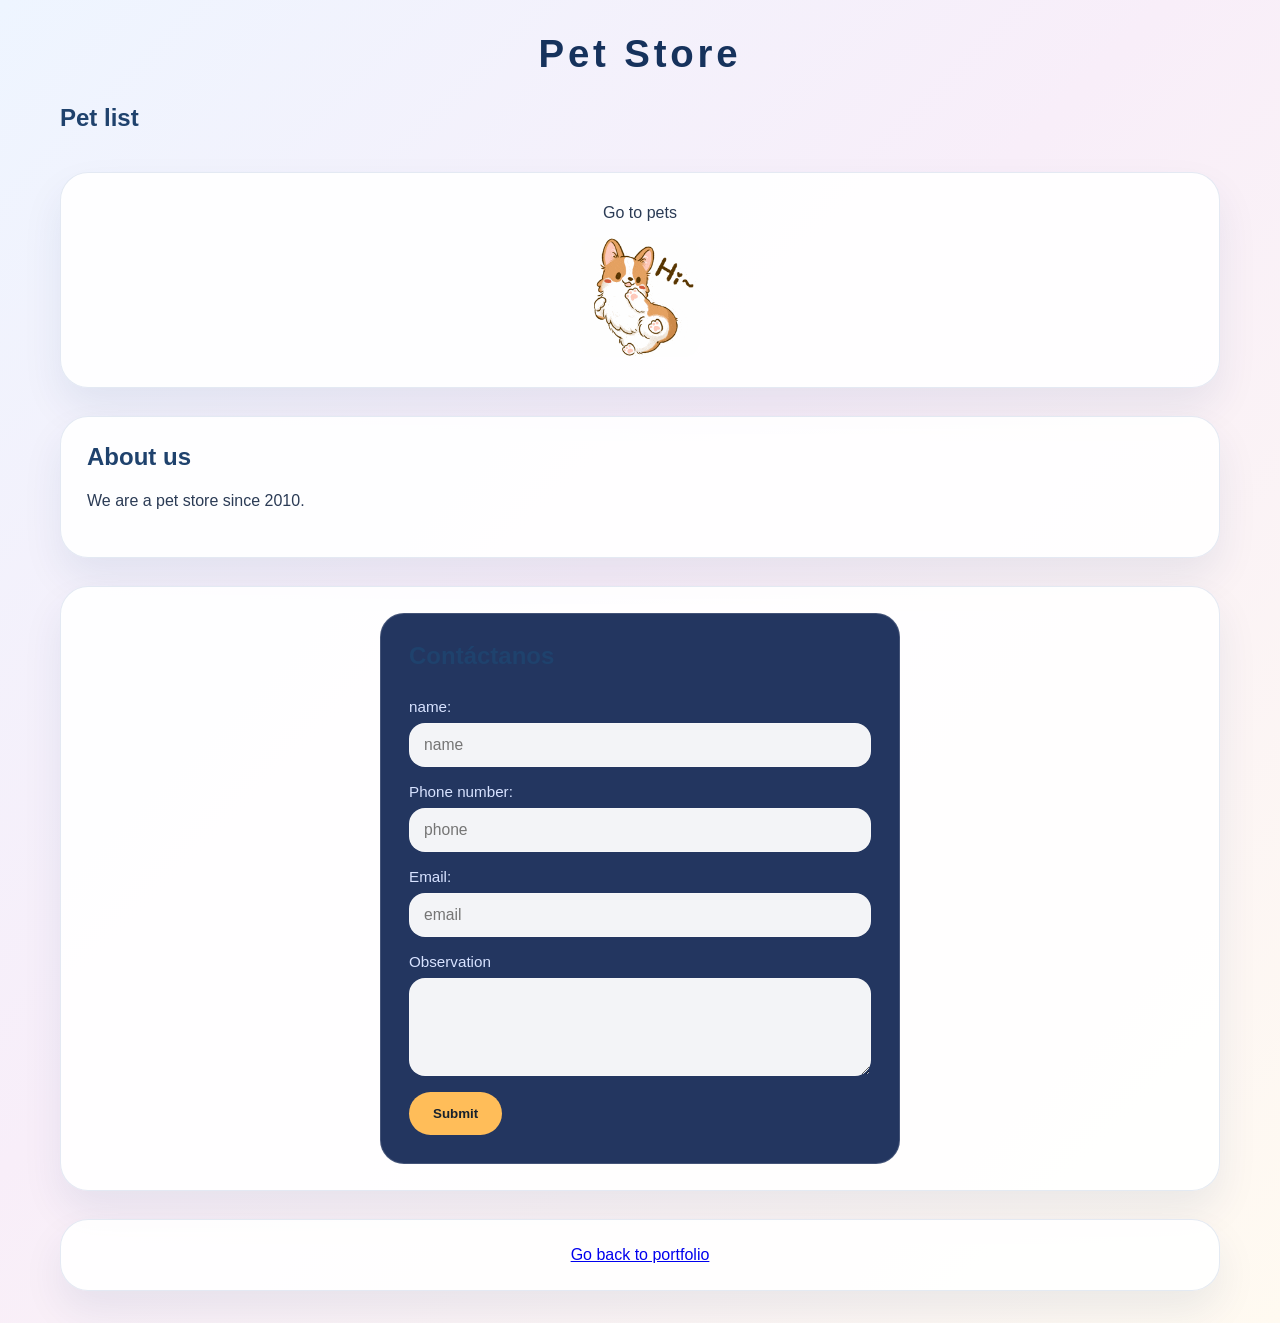
==== portafolio/main.html @ 054bd24c "update sprites, colors and bottons" ====
<!DOCTYPE html>
<html lang="en">
<head>
    <meta charset="UTF-8">
    <meta name="viewport" content="width=device-width, initial-scale=1.0">
    <title>Pet Store</title>
    <link rel="stylesheet" href="styles.css">
</head> 


    <h1>Pet Store</h1> 
    <h2>Pet list</h2>
    
    <section class="link">
        <p>Go to pets</p>
        <a href="mascotas.html"><img src="200w.gif" alt="peticon"></a>
    </section>
    
    <section>
        <h2>About us</h2>
        <p>We are a pet store since 2010.</p> 
    </section>
    
    
    
    <section class="contact">
        <form action="">
            <h2>Contáctanos</h2>
            <div class="form-group">
                <label for="name">name:</label>
                <input type="text" id="name" placeholder="name">
            </div>
            <div class="form-group">
                <label for="num">Phone number:</label>
                <input type="text" id="num" placeholder="phone">
            </div>
            <div class="form-group">
                <label for="email">Email:</label>
                <input type="email" id="email" placeholder="email">
            </div>
            <div class="form-group">
                <label for="observation">Observation</label>
                <textarea id="observation" rows="4"></textarea>
            </div>
            <button type="submit">Submit</button>
        </form>
    </section>
    
    <section class="link">
        <a href="index.html">Go back to portfolio</a>
    </section>
</body>
</html>
---- portafolio/styles.css ----
* {
    box-sizing: border-box;
}


body {
    min-height: 100vh;
    margin: 0;
    padding: 32px;
    background: linear-gradient(135deg, #eef5ff 0%, #f8eef9 45%, #fffaf1 100%);
    color: #172d4b;
    font-family: "Segoe UI", Tahoma, Geneva, Verdana, sans-serif;
    display: flex;
    flex-direction: column;
    align-items: center;
    gap: 28px;
}

body > * {
    width: min(1160px, calc(100% - 40px));
}

h1 {
    margin: 0;
    font-size: clamp(2.4rem, 3vw, 3.8rem);
    letter-spacing: 0.1em;
    text-align: center;
    color: #16325c;
}

h2,
h3 {
    margin: 0 0 12px;
    color: #1f426d;
}

p,
li,
article {
    line-height: 1.75;
    color: #2b3b55;
}

section,
.mascotas,
.contact,
.me,
.projects,
.link,
footer {
    background: rgba(255, 255, 255, 0.9);
    border: 1px solid rgba(35, 82, 154, 0.12);
    border-radius: 28px;
    box-shadow: 0 20px 40px rgba(18, 48, 97, 0.08);
    padding: 26px;
}

.mascotas {
    display: grid;
    grid-template-columns: repeat(auto-fit, minmax(260px, 1fr));
    gap: 24px;
    justify-items: center;
    align-items: stretch;
    margin-top: 60px;
}

.pet-card {
    background: linear-gradient(180deg, rgba(255,255,255,0.95) 0%, rgba(243,248,255,0.92) 100%);
    border: 1px solid rgba(85, 110, 220, 0.16);
    border-radius: 28px;
    padding: 20px;
    width: 100%;
    max-width: 340px;
    display: grid;
    gap: 18px;
    box-shadow: 0 18px 40px rgba(35, 70, 140, 0.08);
}

.pet-card img,
.pet-card video {
    width: 100%;
    min-height: 230px;
    max-height: 280px;
    border-radius: 22px;
    object-fit: cover;
}

.pet-card video {
    background: #000;
}

.pet-info {
    display: grid;
    gap: 10px;
}

.pet-card h3 {
    font-size: 1.2rem;
    margin: 0;
    color: #16325c;
}

.pet-card p {
    margin: 0;
    color: #3b4c6c;
    line-height: 1.7;
}

.page-header {
    text-align:start;
    padding: 0%;
    width: 61%;
    position: fixed;
    top: 0;
    margin-top: 0%;
    border-radius: 0%;
    border-end-end-radius: 20%;
    border-end-start-radius: 20%;
    
}

.page-header p {
    max-width: 760px;
    margin: 16px auto 0;
    font-size: 1.05rem;
    color: #344366;
    
}

.me {
    display: grid;
    gap: 20px;
   
    
}
.me img{
    width: 400px;
}

.me article {
    font-size: 1.05rem;
    font-style: italic;
    color: #2f4168;
}

.projects {
    display: grid;
    gap: 20px;
    justify-content: center;
}
.mms {
    display: flex;
    justify-content: center;
}

.buttons {
    display: flex;
    flex-wrap: wrap;
    gap: 14px;
    justify-content: center;
    align-items: center;
}

.boton1 {
    display: inline-flex;
    align-items: center;
    justify-content: center;
    min-width: 160px;
    padding: 14px 22px;
    border-radius: 999px;
    border: 2px solid transparent;
    background: linear-gradient(135deg, #5478ff, #6e4cff);
    color: #ffffff;
    font-weight: 700;
    letter-spacing: 0.03em;
    text-decoration: none;
    transition: transform 0.2s ease, background 0.2s ease, border-color 0.2s ease;
}

.boton1:hover {
    transform: translateY(-2px);
    background: linear-gradient(135deg, #3b5ddb, #5136cf);
    border-color: rgba(83, 91, 198, 0.35);
}

.contact {
    display: flex;
    justify-content: center;
}

form {
    width: 100%;
    max-width: 520px;
    display: flex;
    flex-direction: column;
    gap: 16px;
    background: #233660;
    color: #f7f7ff;
    padding: 28px;
    border-radius: 24px;
    border: 1px solid rgba(255, 255, 255, 0.15);
}

.form-group {
    display: flex;
    flex-direction: column;
    gap: 8px;
}

.form-group label {
    font-size: 0.95rem;
    color: #d7e2ff;
}

.form-group input,
.form-group textarea {
    width: 100%;
    padding: 12px 14px;
    border-radius: 16px;
    border: 1px solid rgba(255, 255, 255, 0.18);
    background: rgba(255, 255, 255, 0.95);
    color: #1f304d;
    font-family: inherit;
    font-size: 0.98rem;
}

.form-group input:focus,
.form-group textarea:focus {
    outline: none;
    box-shadow: 0 0 0 3px rgba(84, 120, 255, 0.18);
    border-color: #5378ff;
}

button[type="submit"] {
    width: fit-content;
    padding: 14px 24px;
    background: #ffbd59;
    color: #17212d;
    border: none;
    border-radius: 999px;
    font-weight: 700;
    cursor: pointer;
    transition: transform 0.2s ease, background 0.2s ease;
}

button[type="submit"]:hover {
    transform: translateY(-2px);
    background: #f7af3f;
}

nav {
    display: none;
}

.link {
    text-align: center;
}

.link p {
    margin: 0 0 10px;
}

.link a img {
    width: 120px;
    border-radius: 18px;
    transition: transform 0.2s ease;
}

.link a img:hover {
    transform: scale(1.05);
}

.goback {
    display: flex;
    justify-content: center;
}

.goback a {
    display: inline-flex;
    align-items: center;
    gap: 12px;
    background: #ffffff;
    color: #1f3c6f;
    border: 1px solid rgba(31, 60, 111, 0.16);
    border-radius: 999px;
    padding: 14px 20px;
    text-decoration: none;
    font-weight: 700;
    transition: transform 0.2s ease, box-shadow 0.2s ease;
}

.goback a:hover {
    transform: translateY(-2px);
    box-shadow: 0 16px 32px rgba(31, 60, 111, 0.12);
}

.goback img {
    width: 40px;
}

footer {
    padding: 20px 24px;
}

footer ul {
    display: flex;
    justify-content: center;
    gap: 22px;
    flex-wrap: wrap;
    list-style: none;
    padding: 0;
    margin: 0;
}

footer ul img {
    width: 46px;
    filter: drop-shadow(0 8px 18px rgba(0, 0, 0, 0.12));
}

@media (max-width: 820px) {
    body {
        padding: 18px;
    }

    section,
    .mascotas,
    .contact,
    .me,
    .projects,
    .link,
    footer {
        padding: 20px;
    }

    .buttons {
        gap: 12px;
        flex-direction: column;
    }

    .mascotas {
        grid-template-columns: 1fr;
        justify-items: center;
    }

    .projects {
        padding: 18px;
    }
}
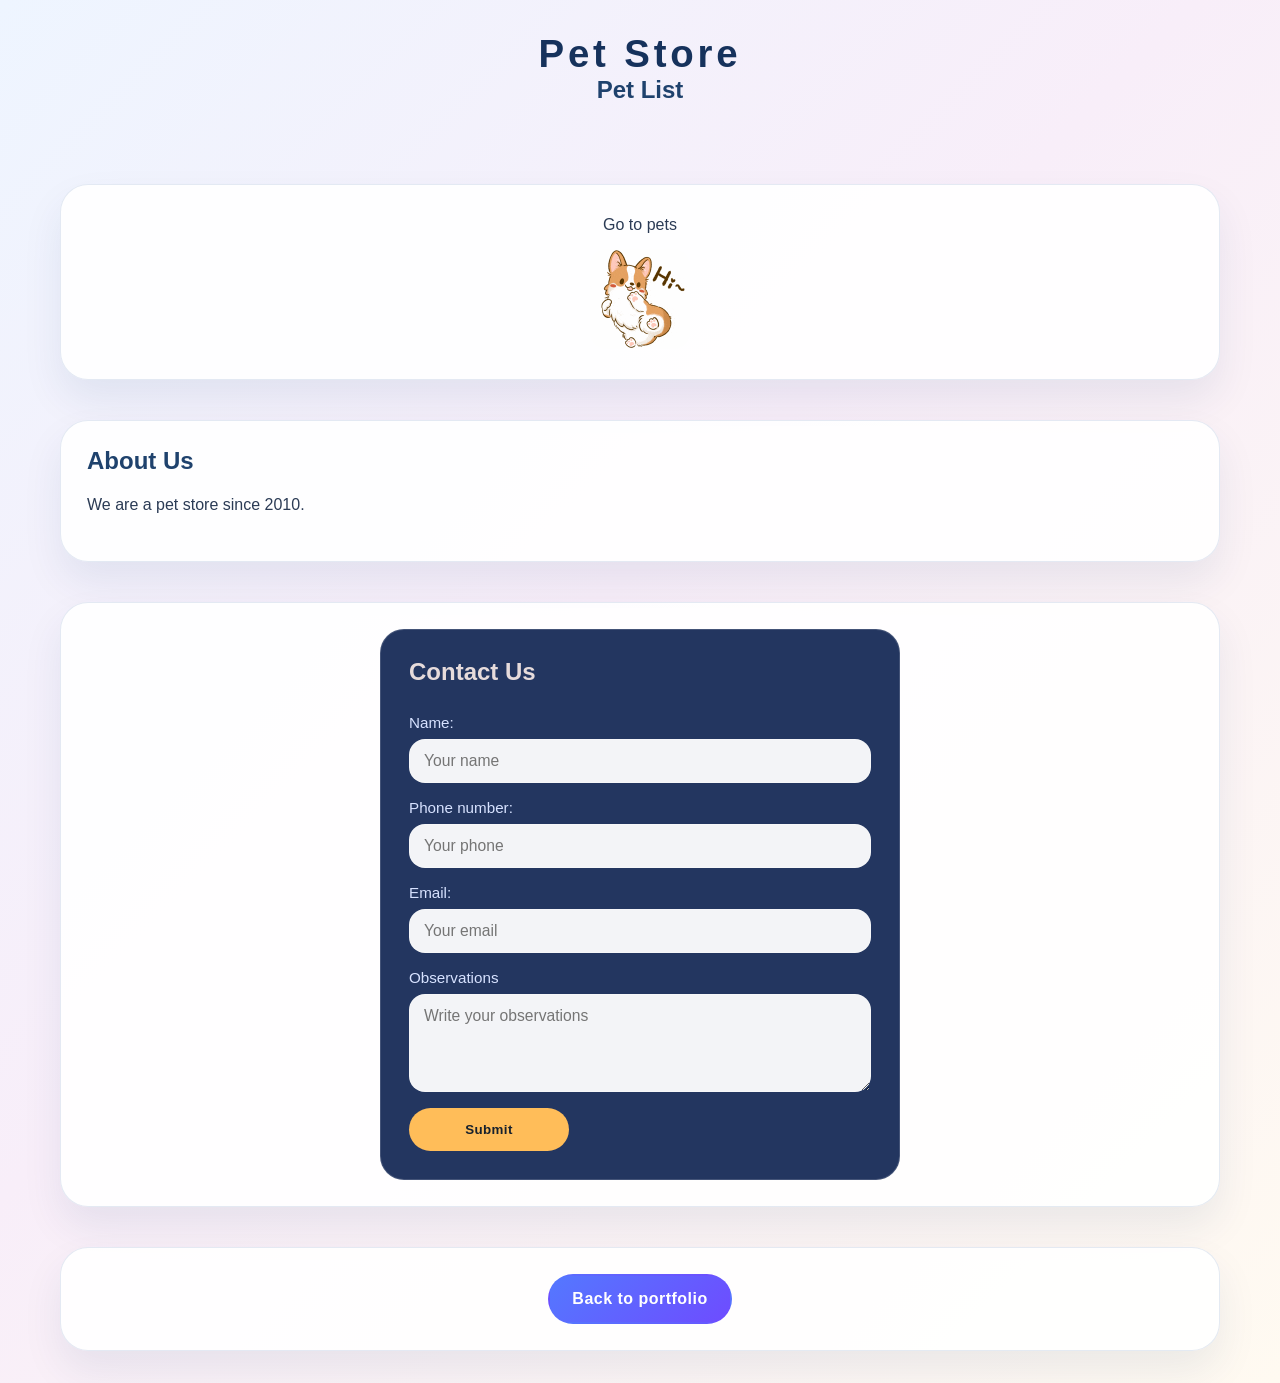
==== commit e61f14b8: "update" ====
--- a/portafolio/main.html
+++ b/portafolio/main.html
@@ -5,49 +5,57 @@
     <meta name="viewport" content="width=device-width, initial-scale=1.0">
     <title>Pet Store</title>
     <link rel="stylesheet" href="styles.css">
-</head> 
+    <!-- TASK 1: Retomar el proyecto - Enlazar CSS -->
+</head>
 
+<body>
+    <header>
+        <h1>Pet Store</h1>
+        <h2>Pet List</h2>
+        <!-- TASK 1: Retomar el proyecto - Encabezado de la página de tienda -->
+    </header>
 
-    <h1>Pet Store</h1> 
-    <h2>Pet list</h2>
-    
-    <section class="link">
-        <p>Go to pets</p>
-        <a href="mascotas.html"><img src="200w.gif" alt="peticon"></a>
-    </section>
-    
-    <section>
-        <h2>About us</h2>
-        <p>We are a pet store since 2010.</p> 
-    </section>
-    
-    
-    
-    <section class="contact">
-        <form action="">
-            <h2>Contáctanos</h2>
-            <div class="form-group">
-                <label for="name">name:</label>
-                <input type="text" id="name" placeholder="name">
-            </div>
-            <div class="form-group">
-                <label for="num">Phone number:</label>
-                <input type="text" id="num" placeholder="phone">
-            </div>
-            <div class="form-group">
-                <label for="email">Email:</label>
-                <input type="email" id="email" placeholder="email">
-            </div>
-            <div class="form-group">
-                <label for="observation">Observation</label>
-                <textarea id="observation" rows="4"></textarea>
-            </div>
-            <button type="submit">Submit</button>
-        </form>
-    </section>
-    
-    <section class="link">
-        <a href="index.html">Go back to portfolio</a>
-    </section>
+    <main>
+        <section class="link">
+            <p>Go to pets</p>
+            <a href="mascotas.html"><img src="200w.gif" alt="Pet icon"></a>
+            <!-- TASK 1: Retomar el proyecto - Enlace a la página de mascotas -->
+        </section>
+
+        <section class="about">
+            <h2>About Us</h2>
+            <p>We are a pet store since 2010.</p>
+            <!-- TASK 1: Retomar el proyecto - Sección sobre la tienda -->
+        </section>
+
+        <section class="contact">
+            <form action="">
+                <h2>Contact Us</h2>
+                <div class="form-group">
+                    <label for="name">Name:</label>
+                    <input type="text" id="name" placeholder="Your name" required>
+                </div>
+                <div class="form-group">
+                    <label for="num">Phone number:</label>
+                    <input type="tel" id="num" placeholder="Your phone" required>
+                </div>
+                <div class="form-group">
+                    <label for="email">Email:</label>
+                    <input type="email" id="email" placeholder="Your email" required>
+                </div>
+                <div class="form-group">
+                    <label for="observation">Observations</label>
+                    <textarea id="observation" rows="4" placeholder="Write your observations"></textarea>
+                </div>
+                <button type="submit" class="boton1">Submit</button>
+            </form>
+            <!-- TASK 1: Retomar el proyecto - Formulario de contacto -->
+        </section>
+
+        <section class="link">
+            <a href="index.html" class="boton1">Back to portfolio</a>
+            <!-- TASK 1: Retomar el proyecto - Enlace para volver al portafolio -->
+        </section>
+    </main>
 </body>
 </html>
--- a/portafolio/styles.css
+++ b/portafolio/styles.css
@@ -1,21 +1,49 @@
+/* TASK 4: Optimización del CSS - Variables globales para colores, sombras y tipografía */
+:root {
+    --primary-color: #172d4b;
+    --secondary-color: #16325c;
+    --tertiary-color: #1f426d;
+    --text-color: #2b3b55;
+    --accent-blue: #5478ff;
+    --accent-purple: #6e4cff;
+    --accent-yellow: #ffbd59;
+    --light-bg: rgba(255, 255, 255, 0.9);
+    --shadow-color: rgba(18, 48, 97, 0.08);
+    --shadow-dark: rgba(31, 60, 111, 0.12);
+    --card-bg: linear-gradient(180deg, rgba(255,255,255,0.95) 0%, rgba(243,248,255,0.92) 100%);
+    --card-border: rgba(85, 110, 220, 0.16);
+    --card-shadow: rgba(35, 70, 140, 0.08);
+    --font-family: "Segoe UI", Tahoma, Geneva, Verdana, sans-serif;
+}
+
 * {
     box-sizing: border-box;
 }
 
-
 body {
     min-height: 100vh;
     margin: 0;
     padding: 32px;
     background: linear-gradient(135deg, #eef5ff 0%, #f8eef9 45%, #fffaf1 100%);
-    color: #172d4b;
-    font-family: "Segoe UI", Tahoma, Geneva, Verdana, sans-serif;
+    color: var(--primary-color);
+    font-family: var(--font-family);
     display: flex;
     flex-direction: column;
     align-items: center;
     gap: 28px;
 }
 
+header {
+    text-align: center;
+    margin-bottom: 40px;
+}
+
+main {
+    display: flex;
+    flex-direction: column;
+    gap: 40px;
+}
+
 body > * {
     width: min(1160px, calc(100% - 40px));
 }
@@ -25,22 +53,23 @@
     font-size: clamp(2.4rem, 3vw, 3.8rem);
     letter-spacing: 0.1em;
     text-align: center;
-    color: #16325c;
+    color: var(--secondary-color);
 }
 
 h2,
 h3 {
     margin: 0 0 12px;
-    color: #1f426d;
+    color: var(--tertiary-color);
 }
 
 p,
 li,
 article {
     line-height: 1.75;
-    color: #2b3b55;
-}
-
+    color: var(--text-color);
+}
+
+/* TASK 4: Optimización del CSS - Agrupar reglas comunes para secciones */
 section,
 .mascotas,
 .contact,
@@ -48,10 +77,10 @@
 .projects,
 .link,
 footer {
-    background: rgba(255, 255, 255, 0.9);
+    background: var(--light-bg);
     border: 1px solid rgba(35, 82, 154, 0.12);
     border-radius: 28px;
-    box-shadow: 0 20px 40px rgba(18, 48, 97, 0.08);
+    box-shadow: 0 20px 40px var(--shadow-color);
     padding: 26px;
 }
 
@@ -64,29 +93,119 @@
     margin-top: 60px;
 }
 
+/* TASK 4: Optimización del CSS - Estilos para tarjetas de mascotas */
 .pet-card {
-    background: linear-gradient(180deg, rgba(255,255,255,0.95) 0%, rgba(243,248,255,0.92) 100%);
-    border: 1px solid rgba(85, 110, 220, 0.16);
+    background: var(--card-bg);
+    border: 1px solid var(--card-border);
     border-radius: 28px;
-    padding: 20px;
     width: 100%;
     max-width: 340px;
     display: grid;
-    gap: 18px;
-    box-shadow: 0 18px 40px rgba(35, 70, 140, 0.08);
-}
-
+    box-shadow: 0 18px 40px var(--card-shadow);
+    overflow: hidden;
+}
+
+.pet-card .pet-media {
+    position: relative;
+    min-height: 260px;
+    overflow: hidden;
+}
+
+/* TASK 3: Imágenes y texto responsivos - Todas las imágenes usan max-width: 100% y height: auto */
 .pet-card img,
 .pet-card video {
-    width: 100%;
-    min-height: 230px;
-    max-height: 280px;
-    border-radius: 22px;
+    max-width: 100%;
+    height: auto;
     object-fit: cover;
+    display: block;
 }
 
 .pet-card video {
     background: #000;
+}
+
+.card-description {
+    background-color: rgba(20, 28, 64, 0.88);
+    position: absolute;
+    bottom: 0;
+    left: 0;
+    right: 0;
+    padding: 16px;
+    text-align: center;
+    height: 25%;
+    display: flex;
+    flex-direction: column;
+    justify-content: center;
+    align-items: center;
+    gap: 10px;
+    overflow: hidden;
+    transition: height 0.25s ease-out;
+    color: #ffffff;
+}
+
+.card-description h3,
+.card-description p {
+    transition: transform 0.35s ease-out, opacity 0.35s ease-out;
+}
+
+.card-description h3 {
+    transform: translateY(-160%);
+    opacity: 0;
+    margin: 0;
+}
+
+.card-description p {
+    transform: translateY(160%);
+    opacity: 0;
+    margin: 0;
+}
+
+.card-reserver {
+    background-color: rgba(61, 103, 255, 0.92);
+    position: absolute;
+    bottom: 0;
+    left: 0;
+    right: 0;
+    width: 100%;
+    height: 30%;
+    display: grid;
+    place-content: center;
+    transform: translateY(100%);
+    pointer-events: none;
+    transition: transform 0.25s ease-out;
+}
+
+.card-reserver button {
+    border: 2px solid #fff;
+    padding: 10px 18px;
+    text-transform: uppercase;
+    background-color: transparent;
+    font-weight: 700;
+    color: white;
+    border-radius: 999px;
+}
+
+.pet-card:hover .card-description {
+    height: 70%;
+}
+
+.pet-card:hover .card-description h3 {
+    transform: translateY(0);
+    opacity: 1;
+}
+
+.pet-card:hover .card-description p {
+    transform: translateY(0);
+    opacity: 1;
+}
+
+.pet-card:hover .card-reserver {
+    transform: translateY(0);
+}
+
+.pet-card:hover .card-reserver button {
+    pointer-events: all;
+    cursor: pointer;
 }
 
 .pet-info {
@@ -94,29 +213,35 @@
     gap: 10px;
 }
 
+.page-content {
+    width: 100%;
+    max-width: 1160px;
+    margin: 0 auto;
+    position: relative;
+    z-index: 0;
+}
+
+.page-header {
+    width: 100%;
+    position: relative;
+    top: 0;
+    z-index: 2;
+    border-radius: 0 0 28px 28px;
+    padding: 26px;
+    background: rgba(255, 255, 255, 0.96);
+    box-shadow: 0 10px 30px var(--shadow-color);
+}
+
 .pet-card h3 {
     font-size: 1.2rem;
     margin: 0;
-    color: #16325c;
+    color: #aab2be;
 }
 
 .pet-card p {
     margin: 0;
     color: #3b4c6c;
     line-height: 1.7;
-}
-
-.page-header {
-    text-align:start;
-    padding: 0%;
-    width: 61%;
-    position: fixed;
-    top: 0;
-    margin-top: 0%;
-    border-radius: 0%;
-    border-end-end-radius: 20%;
-    border-end-start-radius: 20%;
-    
 }
 
 .page-header p {
@@ -124,7 +249,65 @@
     margin: 16px auto 0;
     font-size: 1.05rem;
     color: #344366;
-    
+}
+
+/* TASK 2: Media queries - Para móviles (pantallas pequeñas) */
+@media (max-width: 700px) {
+    body {
+        padding: 20px 16px;
+    }
+
+    body > * {
+        width: min(100%, calc(100% - 32px));
+    }
+
+    h1 {
+        font-size: clamp(2rem, 8vw, 2.8rem);
+    }
+
+    h2,
+    h3 {
+        font-size: clamp(1.1rem, 5vw, 1.4rem);
+    }
+
+    p,
+    li,
+    article {
+        font-size: 0.95rem;
+    }
+
+    .page-header {
+        padding: 20px;
+        border-radius: 24px;
+    }
+
+    .page-header p {
+        margin: 12px auto 0;
+        font-size: 1rem;
+    }
+
+    .mascotas {
+        grid-template-columns: 1fr;
+        gap: 18px;
+    }
+
+    .pet-card .pet-media {
+        min-height: 220px;
+    }
+
+    .card-description {
+        padding: 12px;
+        height: 35%;
+    }
+
+    .card-reserver {
+        height: 28%;
+    }
+
+    .card-reserver button {
+        font-size: 0.9rem;
+        padding: 10px 14px;
+    }
 }
 
 .me {
@@ -134,7 +317,8 @@
     
 }
 .me img{
-    width: 400px;
+    max-width: 100%;
+    height: auto;
 }
 
 .me article {
@@ -161,6 +345,7 @@
     align-items: center;
 }
 
+/* TASK 4: Optimización del CSS - Estilos comunes para botones */
 .boton1 {
     display: inline-flex;
     align-items: center;
@@ -169,7 +354,7 @@
     padding: 14px 22px;
     border-radius: 999px;
     border: 2px solid transparent;
-    background: linear-gradient(135deg, #5478ff, #6e4cff);
+    background: linear-gradient(135deg, var(--accent-blue), var(--accent-purple));
     color: #ffffff;
     font-weight: 700;
     letter-spacing: 0.03em;
@@ -186,6 +371,9 @@
 .contact {
     display: flex;
     justify-content: center;
+    h2 {
+        color: #e6dbdb ;
+    }
 }
 
 form {
@@ -234,7 +422,7 @@
 button[type="submit"] {
     width: fit-content;
     padding: 14px 24px;
-    background: #ffbd59;
+    background: var(--accent-yellow);
     color: #17212d;
     border: none;
     border-radius: 999px;
@@ -261,7 +449,9 @@
 }
 
 .link a img {
-    width: 120px;
+    max-width: 100%;
+    height: auto;
+    width: 100px;
     border-radius: 18px;
     transition: transform 0.2s ease;
 }
@@ -291,11 +481,25 @@
 
 .goback a:hover {
     transform: translateY(-2px);
-    box-shadow: 0 16px 32px rgba(31, 60, 111, 0.12);
+    box-shadow: 0 16px 32px var(--shadow-dark);
 }
 
 .goback img {
-    width: 40px;
+    max-width: 100%;
+    height: auto;
+    width: 50px;
+}
+
+.hidden {
+    display: none;
+}
+
+.interactividad {
+    text-align: center;
+}
+
+.interactividad p {
+    margin-bottom: 20px;
 }
 
 footer {
@@ -313,10 +517,14 @@
 }
 
 footer ul img {
-    width: 46px;
+    max-width: 100%;
+    height: auto;
+    width: 40px;
+    height: 40px;
     filter: drop-shadow(0 8px 18px rgba(0, 0, 0, 0.12));
 }
 
+/* TASK 2: Media queries - Para tablets (pantallas medianas) */
 @media (max-width: 820px) {
     body {
         padding: 18px;
@@ -347,3 +555,38 @@
     }
 }
 
+/* TASK 2: Media queries - Para móviles (pantallas pequeñas) */
+@media (max-width: 768px) {
+    /* Menú de navegación en columna */
+    footer ul {
+        flex-direction: column;
+        align-items: center;
+        gap: 16px;
+    }
+
+    /* Proyectos en una sola columna */
+    .projects {
+        grid-template-columns: 1fr;
+    }
+
+    /* Galería de imágenes en 2 columnas */
+    .mascotas {
+        grid-template-columns: repeat(2, 1fr);
+    }
+}
+
+/* TASK 2: Media queries - Para tablets (pantallas medianas) */
+@media (min-width: 769px) and (max-width: 1024px) {
+    /* Proyectos en 2 columnas */
+    .projects {
+        grid-template-columns: repeat(2, 1fr);
+    }
+
+    /* Galería de imágenes en 3 columnas */
+    .mascotas {
+        grid-template-columns: repeat(3, 1fr);
+    }
+}
+
+/* En pantallas grandes (escritorio), mantener el layout de 3 o más columnas (ya definido por defecto) */
+
